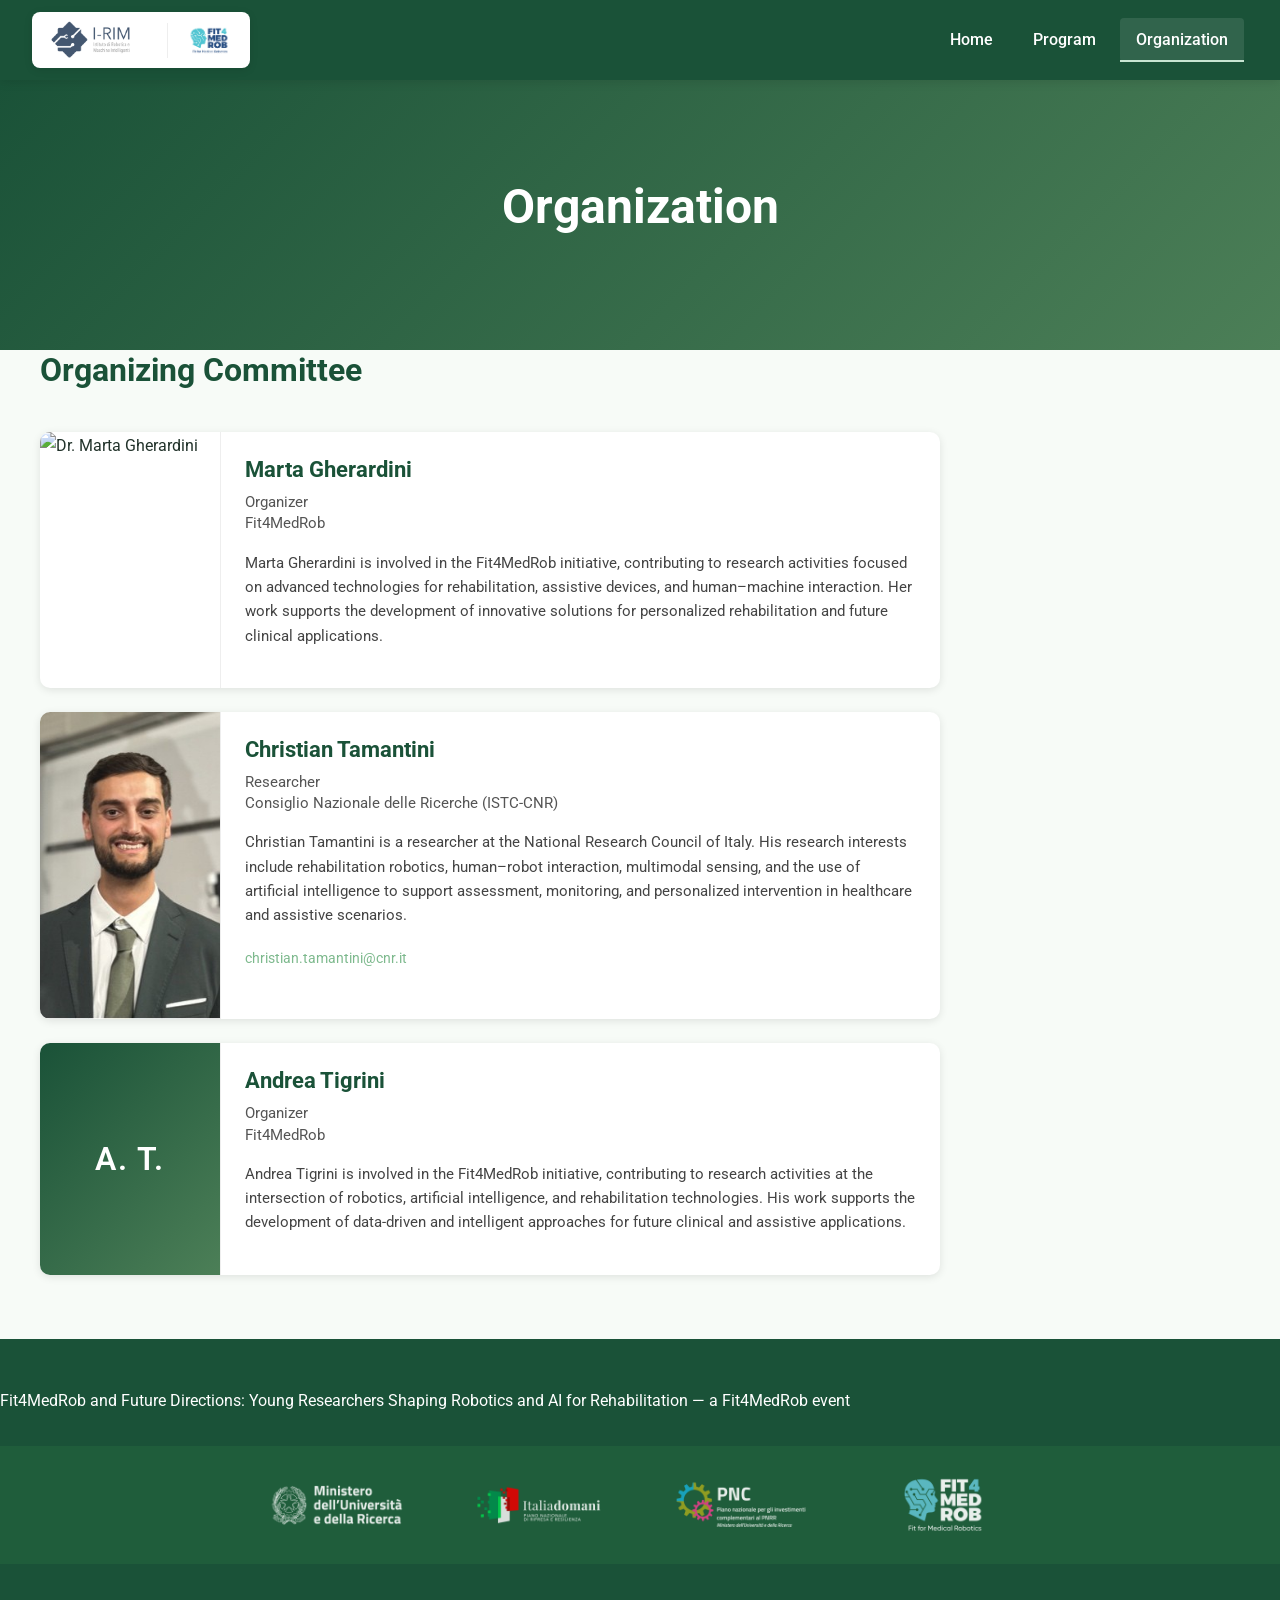
==== organization.html @ dd41b81a "upload" ====
<!DOCTYPE html>
<html lang="en">
<head>
  <meta charset="UTF-8">
  <meta name="viewport" content="width=device-width, initial-scale=1.0">
  <title>Organization - IRIM 2026</title>

  <link rel="icon" type="image/png" href="assets/workshop_logo.png">
  <link rel="stylesheet" href="https://cdnjs.cloudflare.com/ajax/libs/font-awesome/6.0.0/css/all.min.css">
  <link href="https://fonts.googleapis.com/css2?family=Roboto:wght@300;400;500;700&display=swap" rel="stylesheet">
  <link rel="stylesheet" href="style.css">

  <style>
    /* Page header */
    .page-header {
      background: linear-gradient(135deg, var(--primary-blue), var(--secondary-blue));
      color: white;
      padding: 5rem 0;
      text-align: center;
      margin-bottom: 3rem;
    }

    .page-header h1 {
      color: white;
      margin-bottom: 1rem;
      font-size: 2.5rem;
    }

    .page-header p {
      font-size: 1.2rem;
      max-width: 800px;
      margin: 0 auto;
      opacity: 0.9;
    }

    /* Intro text */
    .organization-intro {
      max-width: 900px;
      margin-bottom: 2.5rem;
    }

    .organization-intro h2 {
      color: var(--primary-blue);
      margin-bottom: 1rem;
    }

    .organization-intro p {
      color: #444;
      font-size: 1rem;
      line-height: 1.7;
      margin-bottom: 0;
    }

    /* Organizers section */
    .organizers-list {
      display: flex;
      flex-direction: column;
      align-items: flex-start;
      gap: 1.5rem;
      margin: 2rem 0 4rem 0;
    }

    .organizer-card {
      width: 100%;
      max-width: 900px;
      background: white;
      border-radius: 10px;
      overflow: hidden;
      box-shadow: 0 2px 8px rgba(0, 0, 0, 0.1);
      display: flex;
      align-items: stretch;
      transition: transform 0.2s ease, box-shadow 0.2s ease;
    }

    .organizer-card:hover {
      transform: translateY(-3px);
      box-shadow: 0 4px 12px rgba(0, 0, 0, 0.15);
    }

    .organizer-photo {
      width: 180px;
      min-width: 180px;
      height: auto;
      object-fit: cover;
      border-right: 1px solid #eee;
    }

    .no-photo {
      background: linear-gradient(135deg, var(--primary-blue), var(--secondary-blue));
      color: white;
      display: flex;
      align-items: center;
      justify-content: center;
      font-size: 2rem;
      font-weight: 600;
      letter-spacing: 0.05em;
    }

    .organizer-info {
      padding: 1.5rem;
      display: flex;
      flex-direction: column;
    }

    .organizer-info h3 {
      color: var(--primary-blue);
      margin: 0 0 0.5rem 0;
      font-size: 1.35rem;
    }

    .organizer-info .affiliation {
      color: #555;
      font-size: 0.95rem;
      margin: 0 0 1rem 0;
      line-height: 1.4;
    }

    .organizer-info .bio {
      color: #444;
      font-size: 0.95rem;
      line-height: 1.6;
      margin: 0 0 1rem 0;
    }

    .organizer-info a {
      color: var(--accent-color);
      text-decoration: none;
      font-size: 0.9rem;
      word-break: break-all;
    }

    .organizer-info a:hover {
      text-decoration: underline;
    }

    /* Mobile */
    @media (max-width: 768px) {
      .page-header {
        padding: 3rem 1rem;
      }

      .page-header h1 {
        font-size: 1.8rem;
      }

      .organization-intro {
        padding: 0 1rem;
      }

      .organizers-list {
        padding: 0 1rem;
      }

      .organizer-card {
        flex-direction: column;
        max-width: 100%;
      }

      .organizer-photo {
        width: 100%;
        height: 220px;
        min-width: auto;
        border-right: none;
        border-bottom: 1px solid #eee;
      }

      .no-photo {
        height: 180px;
      }

      .organizer-info {
        padding: 1.25rem;
      }

      .organizer-info h3 {
        font-size: 1.2rem;
      }

      .organizer-info .bio {
        font-size: 0.9rem;
      }
    }
  </style>
</head>

<body>
  <header>
    <div class="logo-container">
      <img src="assets/irim-logo.png" alt="IRIM 2026 Logo" class="logo" />
      <img src="assets/fit4medrob.png" alt="Fit4MedRob" class="fit4med-logo" />
    </div>

    <button class="menu-toggle" aria-label="Menu" aria-expanded="false">☰</button>

    <nav id="main-nav">
      <a href="index.html">Home</a>
      <a href="program.html">Program</a>
      <a href="organization.html" class="active">Organization</a>
    </nav>
  </header>

  <div class="hero">
    <div class="hero-content">
      <h1 class="main-title">Organization</h1>
    </div>
  </div>

  <main class="container">

    <section class="organization-intro">
      <h2>Organizing Committee</h2>
    </section>

    <section class="organizers-list">

      <div class="organizer-card">
        <img src="organizers/martagherardini.jpg" alt="Dr. Marta Gherardini" class="organizer-photo">
        <div class="organizer-info">
          <h3>Marta Gherardini</h3>
          <p class="affiliation">
            Organizer<br>
            Fit4MedRob
          </p>
          <p class="bio">
            Marta Gherardini is involved in the Fit4MedRob initiative, contributing to research activities focused on advanced technologies for rehabilitation, assistive devices, and human–machine interaction. Her work supports the development of innovative solutions for personalized rehabilitation and future clinical applications.
          </p>
        </div>
      </div>

      <div class="organizer-card">
        <img src="organizers/christiantamantini.jpg" alt="Dr. Christian Tamantini" class="organizer-photo">
        <div class="organizer-info">
          <h3>Christian Tamantini</h3>
          <p class="affiliation">
            Researcher<br>
            Consiglio Nazionale delle Ricerche (ISTC-CNR)
          </p>
          <p class="bio">
            Christian Tamantini is a researcher at the National Research Council of Italy. His research interests include rehabilitation robotics, human–robot interaction, multimodal sensing, and the use of artificial intelligence to support assessment, monitoring, and personalized intervention in healthcare and assistive scenarios.
          </p>
          <p>
            <a href="mailto:christian.tamantini@cnr.it">christian.tamantini@cnr.it</a>
          </p>
        </div>
      </div>

      <div class="organizer-card">
        <div class="organizer-photo no-photo">A. T.</div>
        <div class="organizer-info">
          <h3>Andrea Tigrini</h3>
          <p class="affiliation">
            Organizer<br>
            Fit4MedRob
          </p>
          <p class="bio">
            Andrea Tigrini is involved in the Fit4MedRob initiative, contributing to research activities at the intersection of robotics, artificial intelligence, and rehabilitation technologies. His work supports the development of data-driven and intelligent approaches for future clinical and assistive applications.
          </p>
        </div>
      </div>

    </section>

  </main>

  <footer>
    Fit4MedRob and Future Directions: Young Researchers Shaping Robotics and AI for Rehabilitation &mdash;
    a <a href="https://www.fit4medrob.it/" target="_blank" style="color: #ffffff; text-decoration: none;">Fit4MedRob</a> event

    <div class="footer-greenbar">
      <img src="assets/csm_logo_MinisterUR_footer_uniformato_79ee9aff05.png" alt="Ministero Università e Ricerca" title="Ministero Università e Ricerca" />
      <img src="assets/csm_logo_ItaliaDomani_footer_uniformato_e3479bff07.png" alt="Italia Domani" title="Italia Domani" />
      <img src="assets/csm_logo_PNC_footer_uniformato_37dd4f6b7d.png" alt="PNC" title="PNC" />
      <img src="assets/csm_logo_FIT4MEDROB_footer_uniformato_258215c4be.png" alt="Fit4MedRob" title="Fit4MedRob" />
    </div>
  </footer>

  <script src="https://cdn.jsdelivr.net/npm/bootstrap@5.3.0/dist/js/bootstrap.bundle.min.js"></script>

  <script>
    document.addEventListener('DOMContentLoaded', function() {
      const menuToggle = document.querySelector('.menu-toggle');
      const mainNav = document.getElementById('main-nav');
      const body = document.body;

      function toggleMenu() {
        const isExpanded = menuToggle.getAttribute('aria-expanded') === 'true';
        menuToggle.setAttribute('aria-expanded', !isExpanded);
        mainNav.classList.toggle('active');
        body.classList.toggle('menu-open');
        menuToggle.textContent = isExpanded ? '☰' : '✕';
      }

      if (menuToggle && mainNav) {
        menuToggle.addEventListener('click', toggleMenu);

        const navLinks = mainNav.querySelectorAll('a');
        navLinks.forEach(link => {
          link.addEventListener('click', () => {
            if (window.innerWidth <= 768 && mainNav.classList.contains('active')) {
              toggleMenu();
            }
          });
        });
      }

      let resizeTimer;
      window.addEventListener('resize', () => {
        clearTimeout(resizeTimer);
        resizeTimer = setTimeout(() => {
          if (window.innerWidth > 768 && menuToggle && mainNav) {
            mainNav.classList.remove('active');
            menuToggle.setAttribute('aria-expanded', 'false');
            body.classList.remove('menu-open');
            menuToggle.textContent = '☰';
          }
        }, 250);
      });
    });

    document.querySelectorAll('a[href^="#"]').forEach(anchor => {
      anchor.addEventListener('click', function(e) {
        const targetId = this.getAttribute('href');
        if (targetId === '#') return;

        const targetElement = document.querySelector(targetId);
        if (targetElement) {
          e.preventDefault();
          window.scrollTo({
            top: targetElement.offsetTop - 100,
            behavior: 'smooth'
          });
        }
      });
    });
  </script>
</body>
</html>
---- style.css ----
/* IRIM 2026 - Green Robotics Theme */
:root {
  /* Color scheme for a green-forward edition */
  --primary-blue: #1a5238;    /* Dark green */
  --secondary-blue: #4c7f57;  /* Medium green */
  --accent-color: #7db98d;    /* Soft green accent */
  --highlight: #c8e5d2;       /* Light highlight green */
  --background: #f7fbf7;      /* Very light greenish background */
  --light-bg: #eaf4eb;        /* Soft green page sections */
  --text: #21322a;            /* Dark green text */
  --text-light: #4d5f51;      /* Muted green text */
  --header-height: 80px;
  --font-family: 'Segoe UI', 'Roboto', 'Helvetica Neue', Arial, sans-serif;
  --box-shadow: 0 2px 10px rgba(0, 0, 0, 0.1);
  --transition: all 0.3s ease;
}

/* Base Styles */
body {
  margin: 0;
  padding: 0;
  font-family: var(--font-family);
  background: var(--background);
  color: var(--text);
  line-height: 1.7;
  font-size: 16px;
}

/* Typography */
h1, h2, h3, h4, h5, h6 {
  color: var(--primary-blue);
  margin-top: 0;
  line-height: 1.3;
}

h1 { font-size: 2.5rem; margin-bottom: 1.5rem; }
h2 { font-size: 2rem; margin-bottom: 1.25rem; }
h3 { font-size: 1.5rem; margin-bottom: 1rem; }

p {
  margin: 0 0 1.5rem 0;
}

a {
  color: var(--accent-color);
  text-decoration: none;
  transition: var(--transition);
}

a:hover {
  color: var(--primary-blue);
  text-decoration: underline;
}

/* Layout */
.container {
  max-width: 1200px;
  margin: 0 auto;
  padding: 0 1.5rem;
}

.section {
  padding: 4rem 0;
}

.section-title {
  text-align: center;
  margin-bottom: 3rem;
  position: relative;
  padding-bottom: 1rem;
}

.section-title::after {
  content: '';
  position: absolute;
  bottom: 0;
  left: 50%;
  transform: translateX(-50%);
  width: 80px;
  height: 4px;
  background: var(--accent-color);
  border-radius: 2px;
}

/* Header */
header {
  background: var(--primary-blue);
  color: white;
  height: var(--header-height);
  display: flex;
  align-items: center;
  padding: 0 2rem;
  box-shadow: var(--box-shadow);
  position: sticky;
  top: 0;
  z-index: 1000;
  transition: var(--transition);
}

.logo-container {
  display: flex;
  align-items: center;
  background: white;
  padding: 0.5rem 1rem;
  border-radius: 8px;
  box-shadow: 0 2px 8px rgba(0, 0, 0, 0.1);
}

.logo {
  height: 40px;
  width: auto;
  margin-right: 1rem;
}

.fit4med-logo {
  height: 35px;
  width: auto;
  margin-left: 1rem;
  padding-left: 1rem;
  border-left: 1px solid #eee;
}

/* Navigation */
.nav-container {
  display: flex;
  align-items: center;
  margin-left: auto;
}

nav a {
  color: rgba(255, 255, 255, 0.9);
  text-decoration: none;
  margin-left: 2rem;
  font-weight: 500;
  font-size: 1rem;
  transition: var(--transition);
  padding: 0.5rem 0;
  position: relative;
}

nav a::after {
  content: '';
  position: absolute;
  width: 0;
  height: 2px;
  bottom: 0;
  left: 0;
  background-color: var(--highlight);
  transition: var(--transition);
}

nav a:hover,
nav a.active {
  color: white;
}

nav a:hover::after,
nav a.active::after {
  width: 100%;
}

/* Mobile Menu Toggle */
.menu-toggle {
  display: none; /* Nascosto di default */
  background: none;
  border: none;
  color: white;
  font-size: 2rem;
  cursor: pointer;
  margin-left: auto;
  padding: 0.5rem 1rem;
  z-index: 1001;
  transition: transform 0.3s ease;
}

.menu-toggle:focus {
  outline: 2px solid var(--highlight);
  outline-offset: 2px;
}

/* Stili per la navigazione desktop */
#main-nav {
  display: flex;
  margin-left: auto;
}

#main-nav a {
  color: white;
  text-decoration: none;
  padding: 0.5rem 1rem;
  margin: 0 0.25rem;
  border-radius: 4px;
  transition: background-color 0.3s ease;
}

#main-nav a:hover,
#main-nav a.active {
  background-color: rgba(255, 255, 255, 0.1);
}

/* Hero Section */
.hero {
  background: linear-gradient(135deg, var(--primary-blue), var(--secondary-blue));
  color: white;
  padding: 6rem 0;
  text-align: center;
}

.hero h1 {
  color: white;
  font-size: 3rem;
  margin-bottom: 1rem;
}

.hero p {
  font-size: 1.25rem;
  max-width: 800px;
  margin: 0 auto 2rem;
  opacity: 0.9;
}

/* Footer */
footer {
  background: var(--primary-blue);
  color: white;
  padding: 3rem 0;
  margin-top: 4rem;
}

.footer-content {
  display: flex;
  justify-content: space-between;
  flex-wrap: wrap;
  gap: 2rem;
}

.footer-section {
  flex: 1;
  min-width: 250px;
}

.footer-section h3 {
  color: white;
  margin-bottom: 1.5rem;
  position: relative;
  padding-bottom: 0.75rem;
}

.footer-section h3::after {
  content: '';
  position: absolute;
  bottom: 0;
  left: 0;
  width: 50px;
  height: 2px;
  background: var(--highlight);
}

.footer-section p {
  opacity: 0.9;
  margin-bottom: 1rem;
}

.social-links {
  display: flex;
  gap: 1rem;
  margin-top: 1.5rem;
}

.social-links a {
  color: white;
  font-size: 1.25rem;
  opacity: 0.8;
  transition: var(--transition);
}

.social-links a:hover {
  opacity: 1;
  color: var(--highlight);
}

.footer-bottom {
  text-align: center;
  margin-top: 3rem;
  padding-top: 1.5rem;
  border-top: 1px solid rgba(255, 255, 255, 0.1);
}

.footer-bottom p {
  margin: 0;
  font-size: 0.9rem;
  opacity: 0.8;
}

main {
  max-width: 1200px;
  margin: 0 auto;
  padding: 2rem 1.5rem;
  min-height: calc(100vh - var(--header-height) - 220px);
  background-color: var(--background);
  line-height: 1.7;
}

/* Responsive Design */
@media (max-width: 1024px) {
  .container {
    padding: 0 2rem;
  }
  
  .section {
    padding: 3rem 0;
  }
  
  h1 {
    font-size: 2.25rem;
  }
  
  h2 {
    font-size: 1.75rem;
  }
}

/* Stili per la navigazione mobile */
@media (max-width: 768px) {
  .menu-toggle {
    display: block; /* Mostra il pulsante del menu su mobile */
  }

  #main-nav {
    position: fixed;
    top: var(--header-height);
    left: 0;
    width: 100%;
    background: var(--primary-blue);
    flex-direction: column;
    align-items: stretch;
    padding: 1rem 0;
    box-shadow: 0 4px 6px rgba(0, 0, 0, 0.1);
    transform: translateY(-100%);
    opacity: 0;
    visibility: hidden;
    transition: all 0.3s ease;
    z-index: 999;
  }

  #main-nav.active {
    transform: translateY(0);
    opacity: 1;
    visibility: visible;
  }

  #main-nav a {
    margin: 0;
    padding: 1rem 2rem;
    border-bottom: 1px solid rgba(255, 255, 255, 0.1);
  }

  #main-nav a:last-child {
    border-bottom: none;
  }

  #main-nav a::after {
    display: none;
  }

  /* Stile per il body quando il menu è aperto */
  body.menu-open {
    overflow: hidden;
  }
}

/* Stili per la navigazione desktop */
@media (min-width: 769px) {
  .menu-toggle {
    display: none; /* Nascondi il pulsante su desktop */
  }
}

/* Stili per la versione desktop */
#main-nav {
  display: flex;
  margin-left: auto;
}

#main-nav a {
  color: white;
  text-decoration: none;
  padding: 0.5rem 1rem;
  margin: 0 0.25rem;
  border-radius: 4px;
  transition: background-color 0.3s ease;
}

#main-nav a:hover,
#main-nav a.active {
  background-color: rgba(255, 255, 255, 0.1);
}

/* Stili per la versione mobile */
.menu-toggle {
  display: none; /* Nascosto di default (versione desktop) */
  background: none;
  border: none;
  color: white;
  font-size: 1.8rem;
  cursor: pointer;
  padding: 0.5rem;
  margin-left: auto;
}

@media (max-width: 768px) {
  .menu-toggle {
    display: flex; /* Mostrato solo su mobile */
    align-items: center;
    justify-content: center;
  }
  
  #main-nav {
    position: fixed;
    top: var(--header-height);
    left: 0;
    right: 0;
    background: var(--primary-blue);
    flex-direction: column;
    padding: 0;
    max-height: 0;
    overflow: hidden;
    transition: max-height 0.3s ease-out;
    box-shadow: 0 4px 8px rgba(0, 0, 0, 0.1);
  }
  
  #main-nav.active {
    max-height: 500px; /* Altezza sufficiente per contenere i link */
    padding: 1rem 0;
  }
  
  #main-nav a {
    display: block;
    padding: 1rem 2rem;
    margin: 0;
    border-bottom: 1px solid rgba(255, 255, 255, 0.1);
    border-radius: 0;
    text-align: center;
  }
  
  #main-nav a:last-child {
    border-bottom: none;
  }
  
  .logo {
    height: 36px;
  }
}


.footer-greenbar {
  background: #1f5d3b;
  display: flex;
  justify-content: center;
  align-items: center;
  padding: 1.5rem 1rem;
  margin-top: 2rem;
  gap: 2rem;
  flex-wrap: wrap;
}

.footer-greenbar img {
  height: 70px;
  width: auto;
  max-width: 220px;
  object-fit: contain;
  opacity: 0.9;
  transition: opacity 0.2s;
  display: inline-block;
  vertical-align: middle;
  margin: 0 15px;
}

.footer-greenbar img:hover {
  opacity: 1;
}

/* Stile per mobile */
@media (max-width: 768px) {
  .footer-greenbar {
    display: grid;
    grid-template-columns: 1fr 1fr;
    justify-items: center;
    gap: 1.5rem 1rem;
    padding: 1.2rem 0.5rem;
  }
  
  .footer-greenbar img {
    height: 50px;
    max-width: 180px;
    margin: 10px auto;
  }
  
  /* Allinea i loghi in due righe da due */
  .footer-greenbar img:nth-child(odd) {
    justify-self: end;
    margin-right: 0.5rem;
  }
  
  .footer-greenbar img:nth-child(even) {
    justify-self: start;
    margin-left: 0.5rem;
  }
}

/* Topics Section */
.topics-grid {
  display: grid;
  grid-template-columns: repeat(auto-fill, minmax(250px, 1fr));
  gap: 2rem;
  margin-top: 2rem;
}

.topic-card {
  background: white;
  padding: 1.5rem;
  border-radius: 8px;
  box-shadow: 0 4px 6px rgba(0, 0, 0, 0.1);
  text-align: center;
  transition: transform 0.3s ease, box-shadow 0.3s ease;
  display: flex;
  flex-direction: column;
  align-items: center;
  min-height: 60px;
  justify-content: space-between;
}

.topic-card:hover {
  transform: translateY(-5px);
  box-shadow: 0 6px 12px rgba(0, 0, 0, 0.15);
}

.topic-card i {
  font-size: 2.5rem;
  margin-top: 1.5rem;
  order: 2;
}

.topic-card span {
  font-size: 1.1rem;
  color: #333;
  font-weight: 500;
  order: 1;
  display: block;
  margin-bottom: 1.5rem;
}
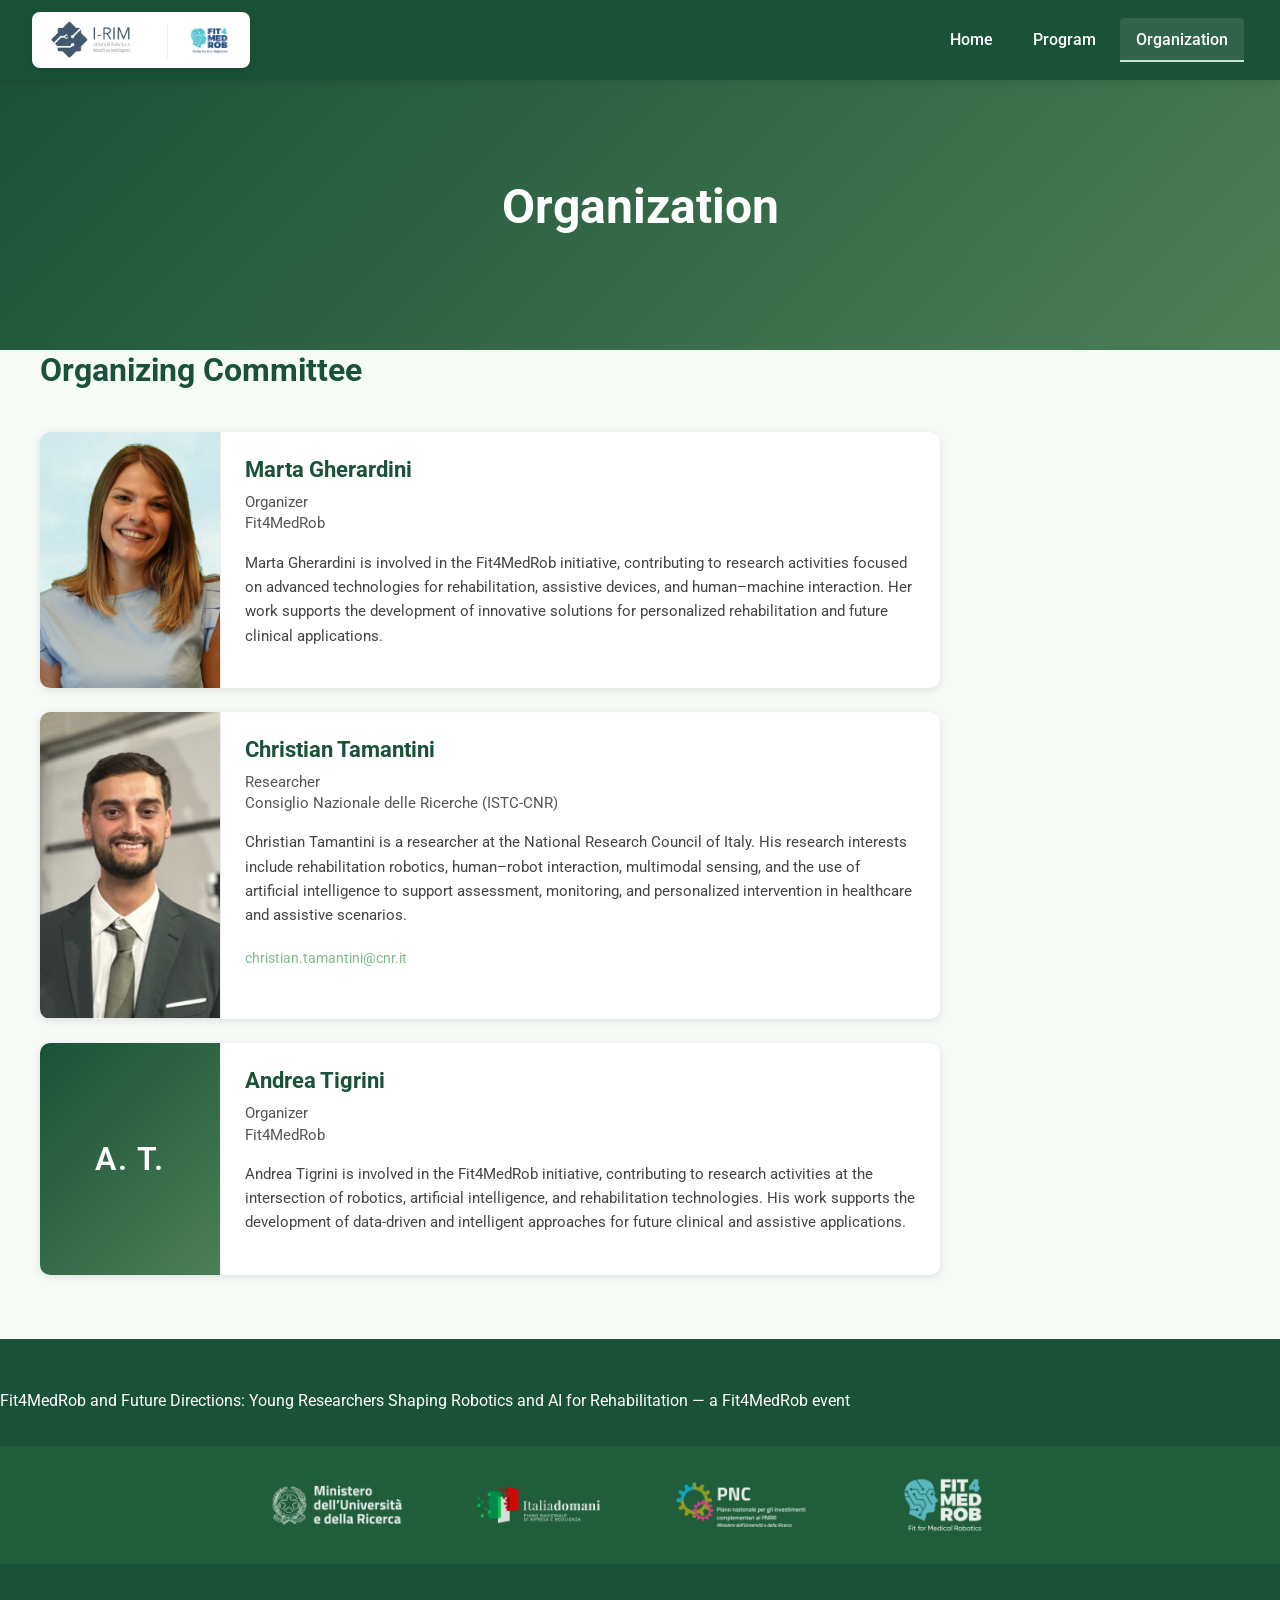
==== commit fb2327ed: "foto" ====
--- a/organization.html
+++ b/organization.html
@@ -214,7 +214,7 @@
     <section class="organizers-list">
 
       <div class="organizer-card">
-        <img src="organizers/martagherardini.jpg" alt="Dr. Marta Gherardini" class="organizer-photo">
+        <img src="organizers/Gherardini.png" alt="Dr. Marta Gherardini" class="organizer-photo">
         <div class="organizer-info">
           <h3>Marta Gherardini</h3>
           <p class="affiliation">
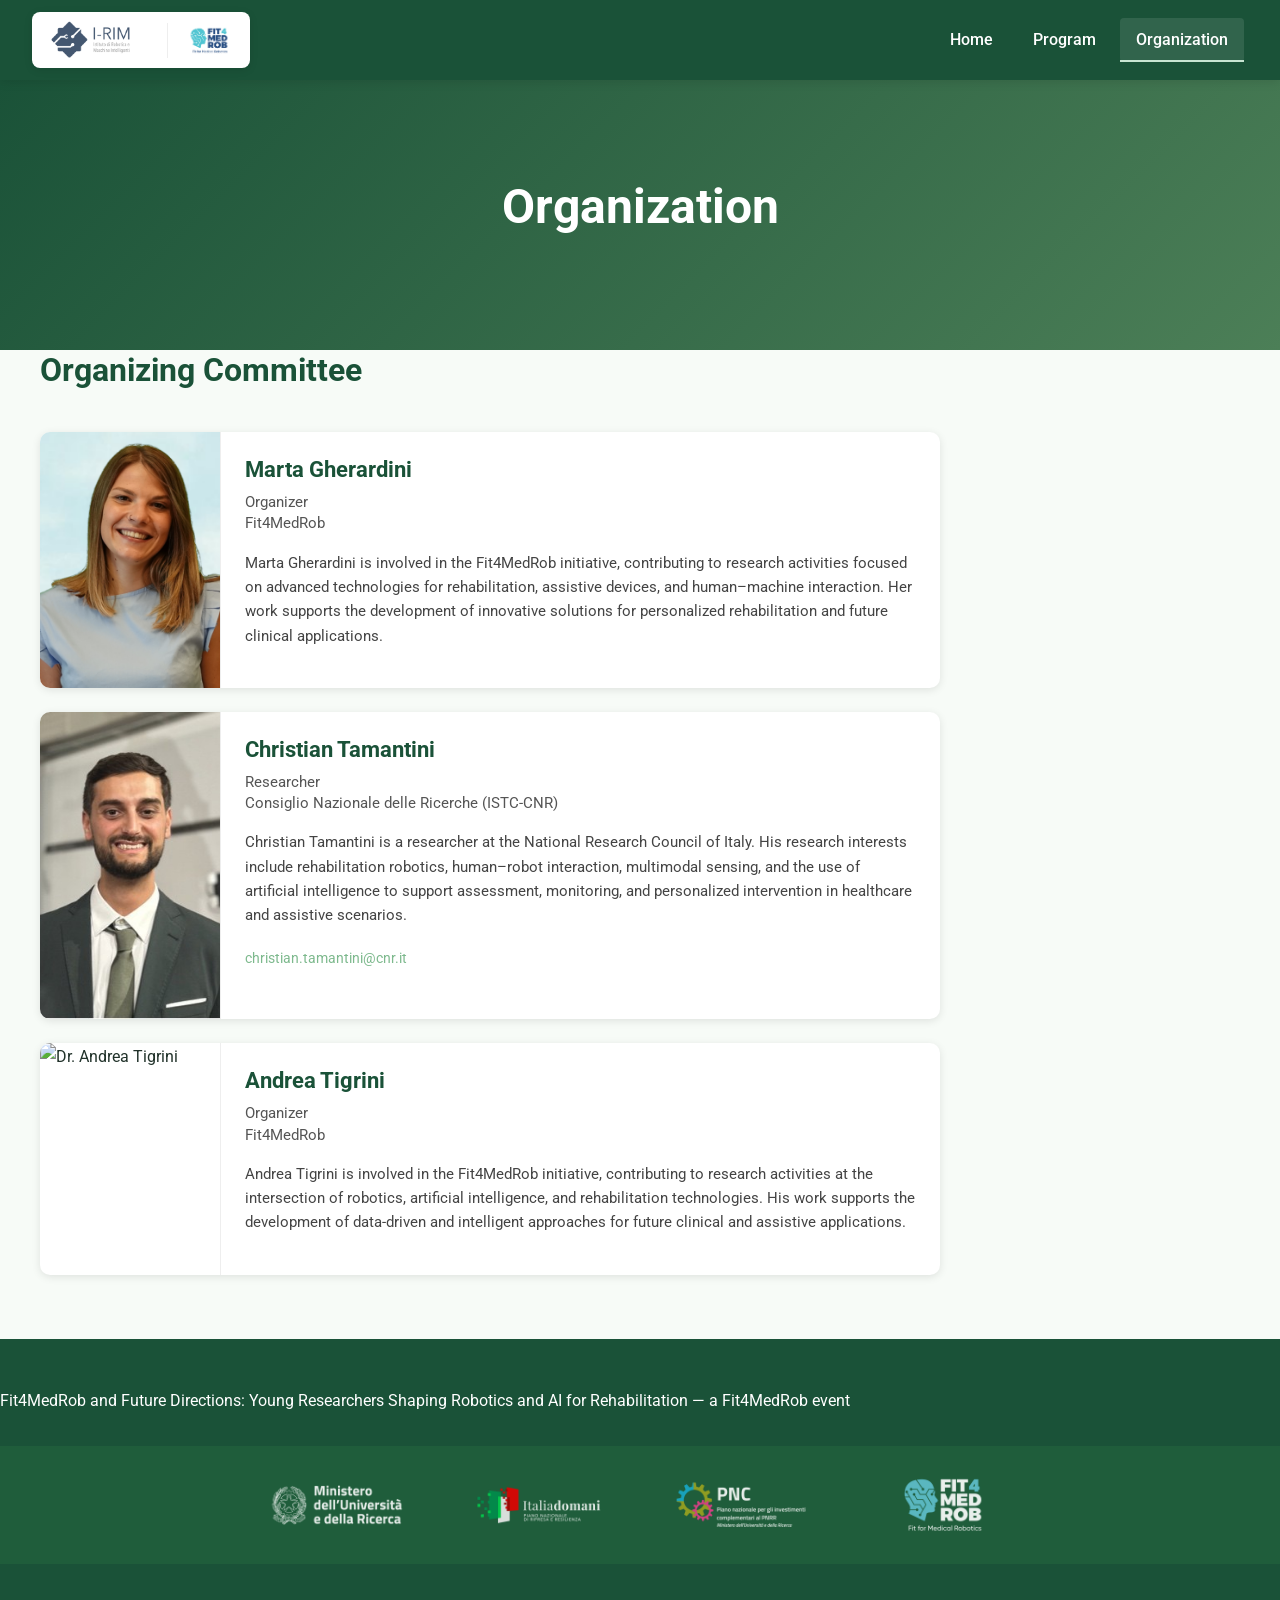
==== commit a0b61035: "Update organization.html" ====
--- a/organization.html
+++ b/organization.html
@@ -245,7 +245,7 @@
       </div>
 
       <div class="organizer-card">
-        <div class="organizer-photo no-photo">A. T.</div>
+        <img src="organizers/tigrini.jpg" alt="Dr. Andrea Tigrini" class="organizer-photo">
         <div class="organizer-info">
           <h3>Andrea Tigrini</h3>
           <p class="affiliation">
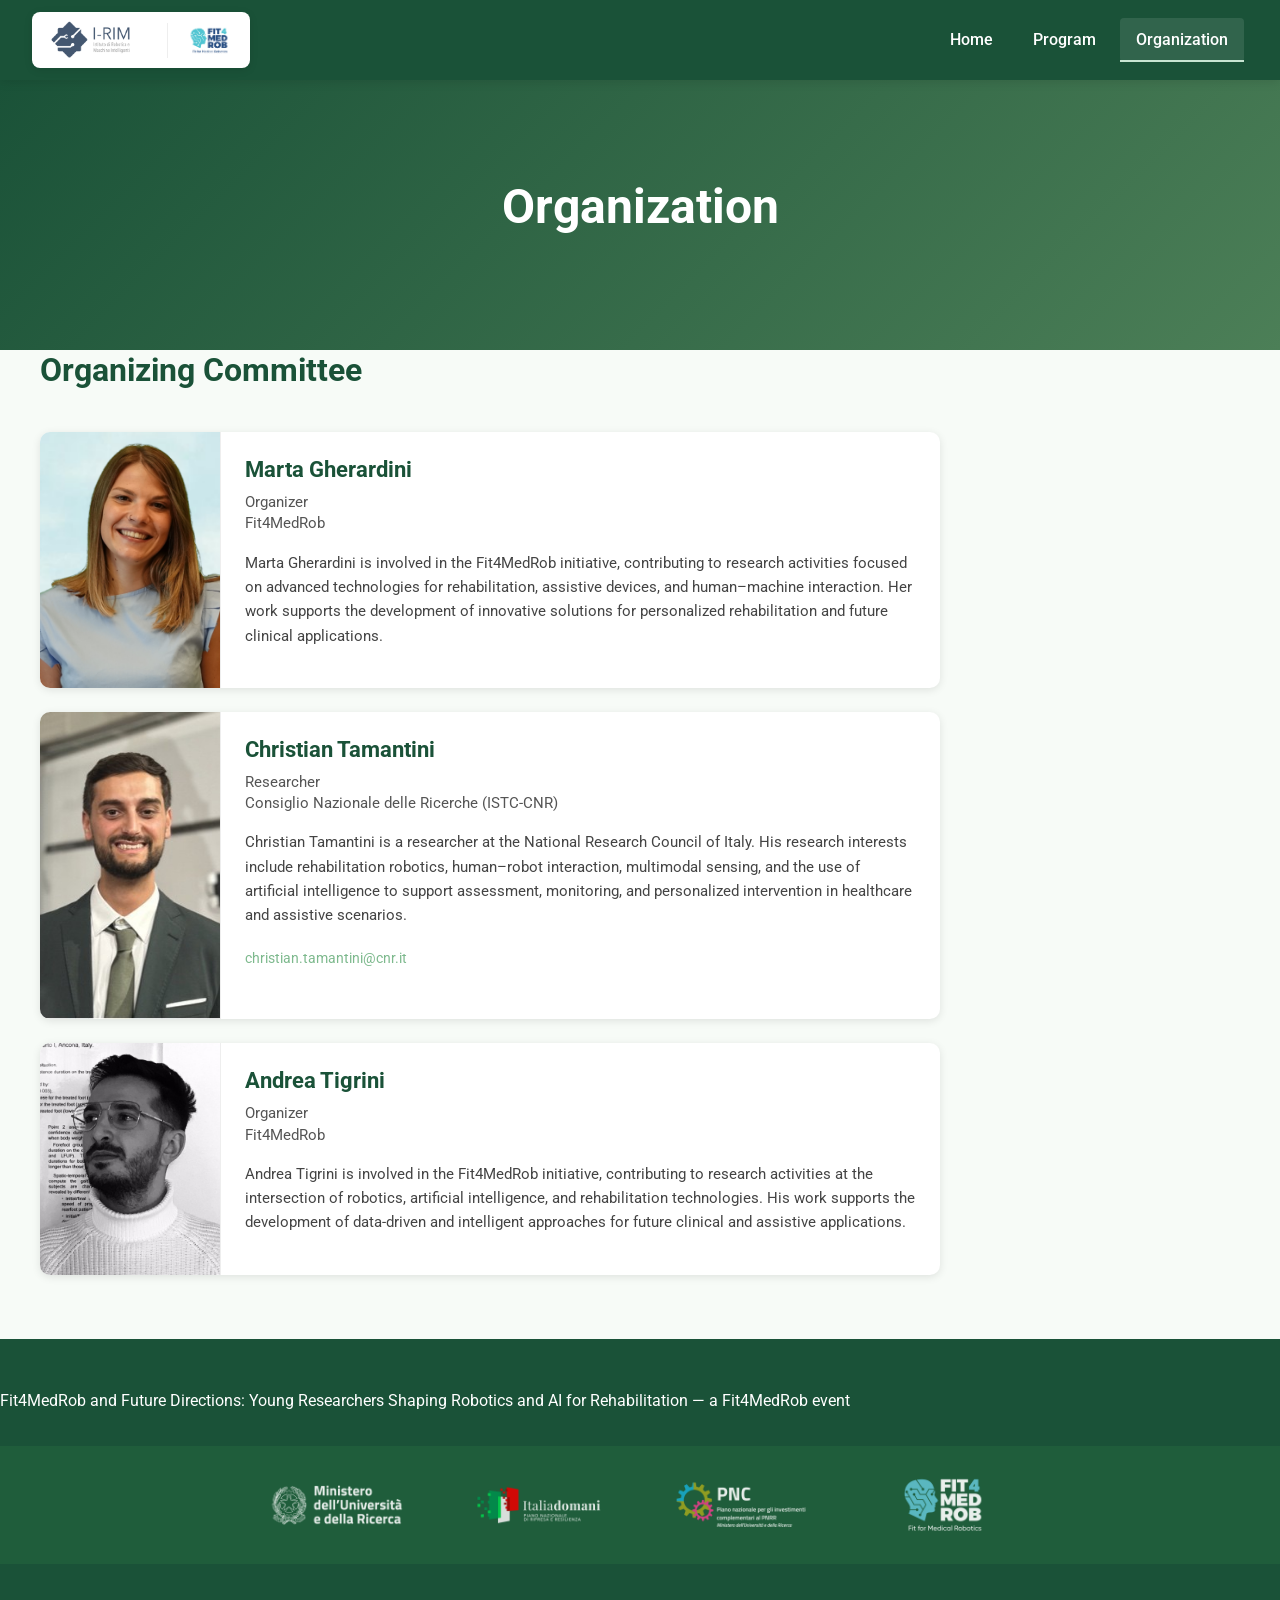
==== commit 14175d63: "Update organization.html" ====
--- a/organization.html
+++ b/organization.html
@@ -245,7 +245,7 @@
       </div>
 
       <div class="organizer-card">
-        <img src="organizers/tigrini.jpg" alt="Dr. Andrea Tigrini" class="organizer-photo">
+        <img src="organizers/tigrini.jpeg" alt="Dr. Andrea Tigrini" class="organizer-photo">
         <div class="organizer-info">
           <h3>Andrea Tigrini</h3>
           <p class="affiliation">
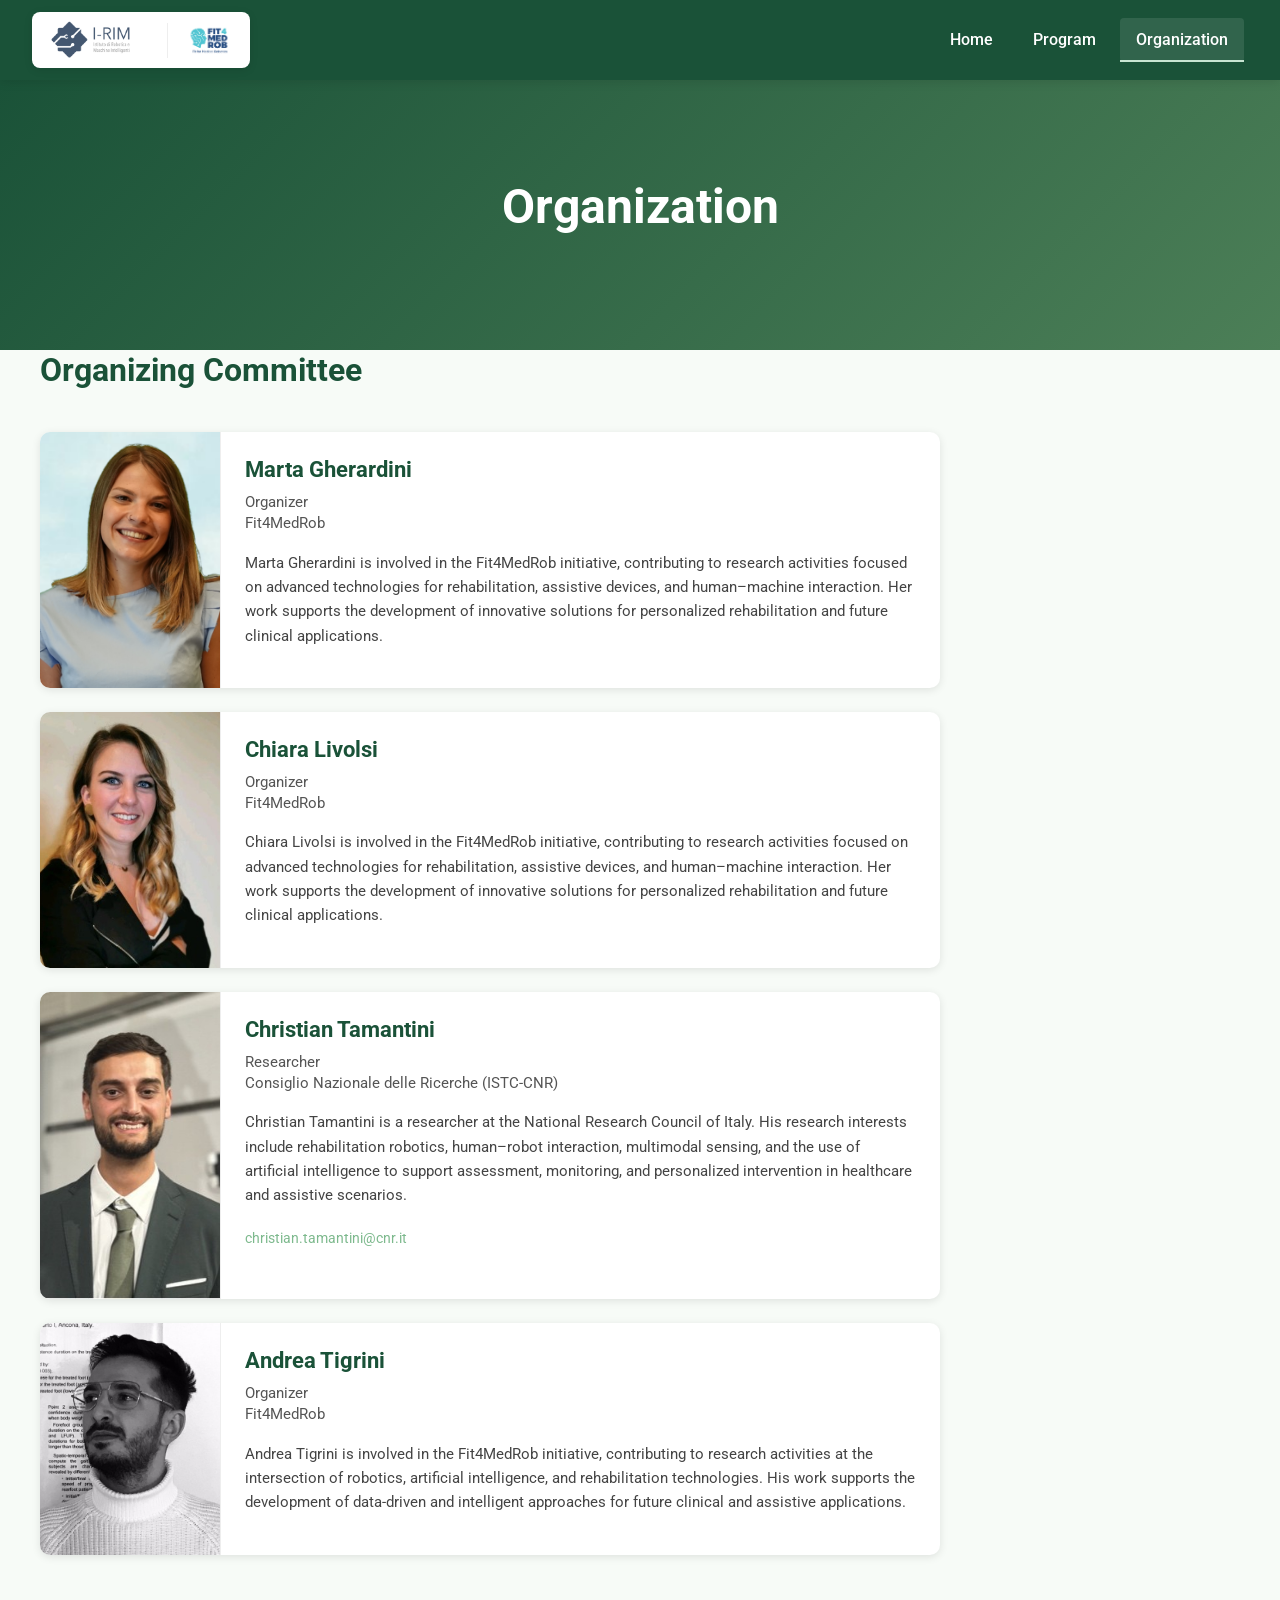
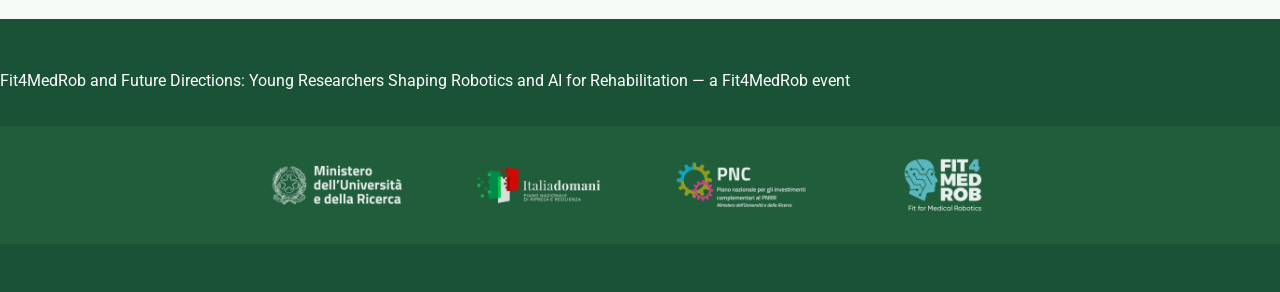
==== commit 7dac4e09: "updated Chiara Livolsi" ====
--- a/organization.html
+++ b/organization.html
@@ -226,6 +226,23 @@
           </p>
         </div>
       </div>
+
+      <div class="organizer-card">
+        <img src="organizers/livolsi.jpg" alt="Dr. Chiara Livolsi" class="organizer-photo">
+        <div class="organizer-info">
+          <h3>Chiara Livolsi</h3>
+          <p class="affiliation">
+            Organizer<br>
+            Fit4MedRob
+          </p>
+          <p class="bio">
+            Chiara Livolsi is involved in the Fit4MedRob initiative, contributing to research activities focused on advanced technologies for rehabilitation, assistive devices, and human–machine interaction. Her work supports the development of innovative solutions for personalized rehabilitation and future clinical applications.
+          </p>
+        </div>
+      </div>
+
+
+
 
       <div class="organizer-card">
         <img src="organizers/christiantamantini.jpg" alt="Dr. Christian Tamantini" class="organizer-photo">
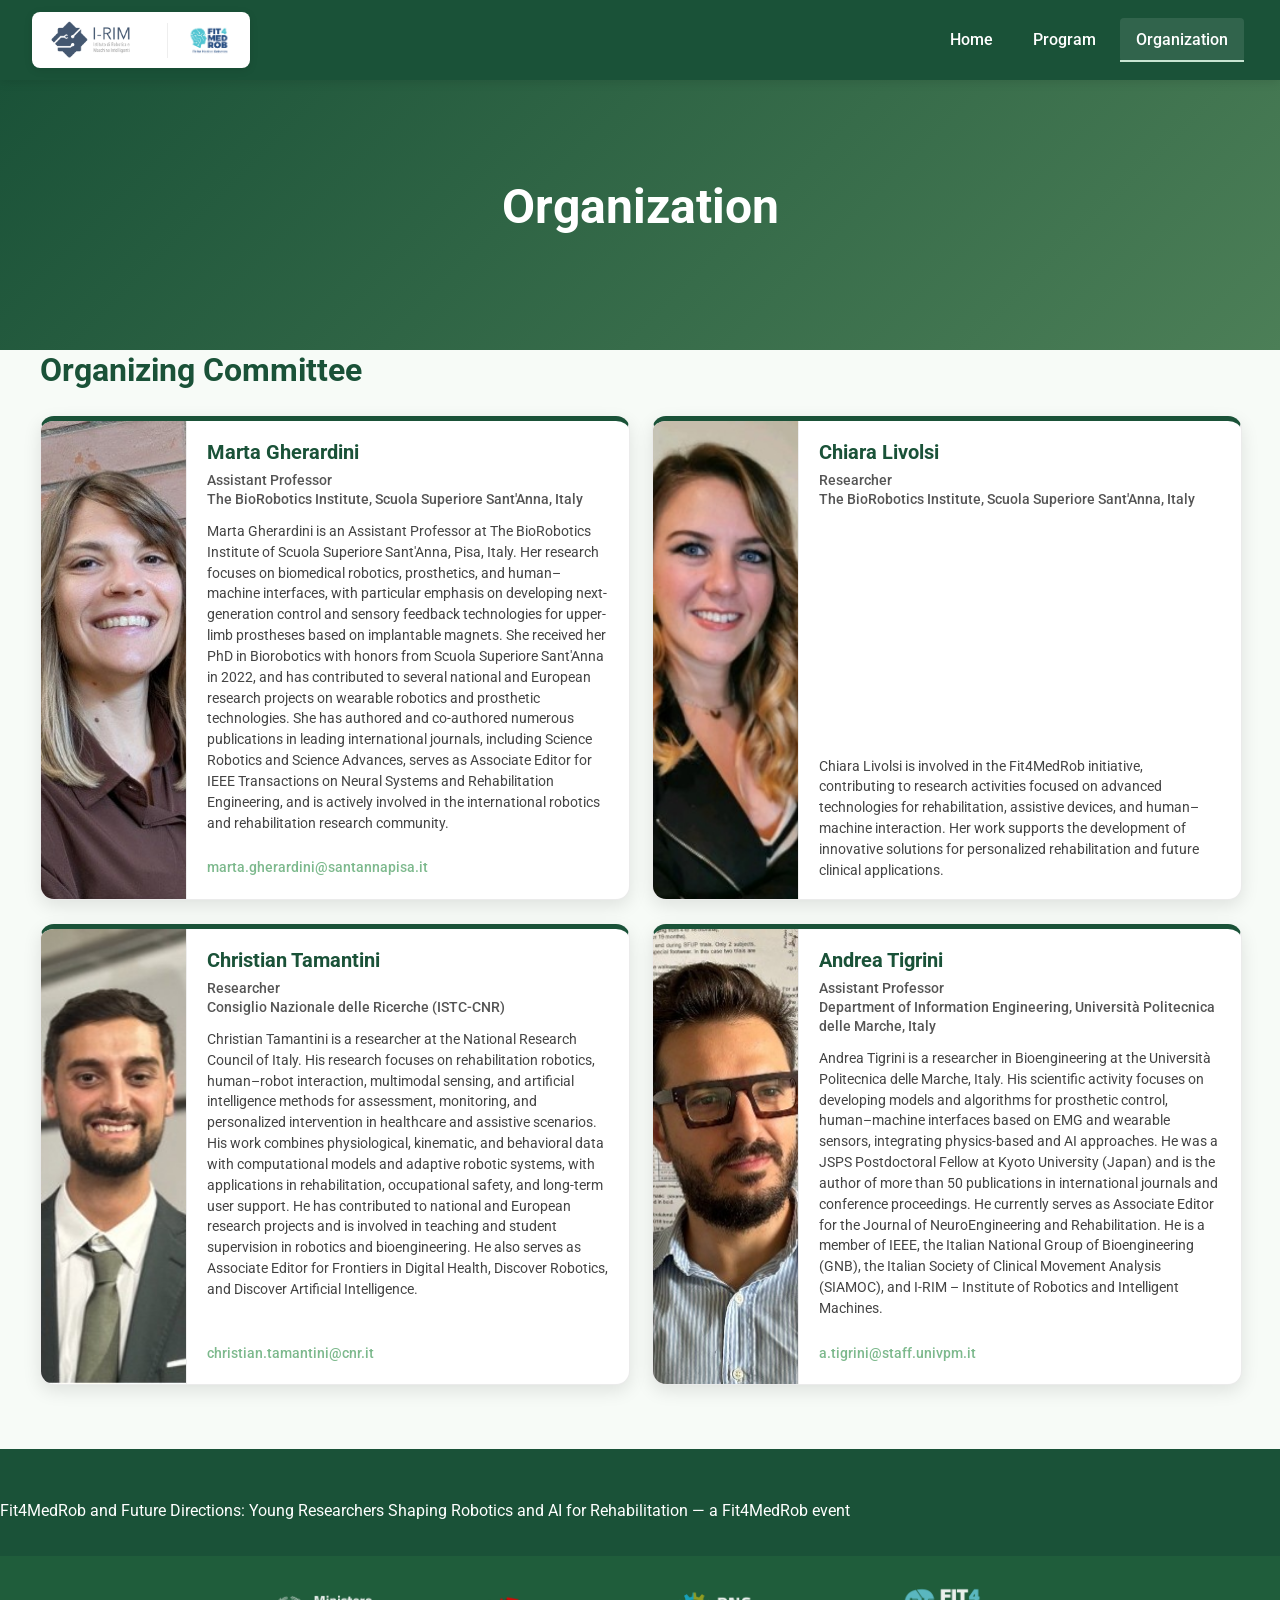
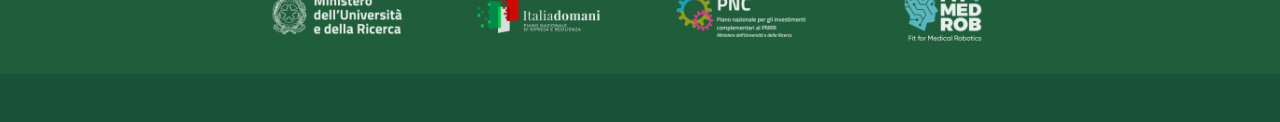
==== commit 21a227a2: "bio" ====
--- a/organization.html
+++ b/organization.html
@@ -35,8 +35,8 @@
 
     /* Intro text */
     .organization-intro {
-      max-width: 900px;
-      margin-bottom: 2.5rem;
+      max-width: 1200px;
+      margin-bottom: 1.5rem;
     }
 
     .organization-intro h2 {
@@ -53,35 +53,40 @@
 
     /* Organizers section */
     .organizers-list {
-      display: flex;
-      flex-direction: column;
-      align-items: flex-start;
+      display: grid;
+      grid-template-columns: repeat(2, minmax(0, 1fr));
+      align-items: stretch;
       gap: 1.5rem;
-      margin: 2rem 0 4rem 0;
+      width: 100%;
+      max-width: 1200px;
+      margin: 1.5rem auto 4rem auto;
     }
 
     .organizer-card {
       width: 100%;
-      max-width: 900px;
+      max-width: none;
       background: white;
-      border-radius: 10px;
+      border: 1px solid rgba(0, 0, 0, 0.08);
+      border-top: 5px solid var(--primary-blue);
+      border-radius: 14px;
       overflow: hidden;
-      box-shadow: 0 2px 8px rgba(0, 0, 0, 0.1);
+      box-shadow: 0 6px 18px rgba(0, 0, 0, 0.10);
       display: flex;
       align-items: stretch;
       transition: transform 0.2s ease, box-shadow 0.2s ease;
     }
 
     .organizer-card:hover {
-      transform: translateY(-3px);
-      box-shadow: 0 4px 12px rgba(0, 0, 0, 0.15);
+      transform: translateY(-4px);
+      box-shadow: 0 10px 26px rgba(0, 0, 0, 0.16);
     }
 
     .organizer-photo {
-      width: 180px;
-      min-width: 180px;
+      width: 145px;
+      min-width: 145px;
       height: auto;
       object-fit: cover;
+      object-position: center top;
       border-right: 1px solid #eee;
     }
 
@@ -97,40 +102,56 @@
     }
 
     .organizer-info {
-      padding: 1.5rem;
+      padding: 1.15rem 1.25rem;
       display: flex;
       flex-direction: column;
     }
 
     .organizer-info h3 {
       color: var(--primary-blue);
-      margin: 0 0 0.5rem 0;
-      font-size: 1.35rem;
+      margin: 0 0 0.35rem 0;
+      font-size: 1.25rem;
     }
 
     .organizer-info .affiliation {
       color: #555;
-      font-size: 0.95rem;
-      margin: 0 0 1rem 0;
-      line-height: 1.4;
+      font-size: 0.88rem;
+      margin: 0 0 0.75rem 0;
+      line-height: 1.35;
+      font-weight: 500;
     }
 
     .organizer-info .bio {
       color: #444;
-      font-size: 0.95rem;
-      line-height: 1.6;
-      margin: 0 0 1rem 0;
+      font-size: 0.88rem;
+      line-height: 1.48;
+      margin: 0 0 0.85rem 0;
+    }
+
+    .organizer-info p:last-child {
+      margin-top: auto;
+      margin-bottom: 0;
+      padding-top: 0.4rem;
     }
 
     .organizer-info a {
       color: var(--accent-color);
       text-decoration: none;
-      font-size: 0.9rem;
+      font-size: 0.86rem;
+      font-weight: 500;
       word-break: break-all;
     }
 
     .organizer-info a:hover {
       text-decoration: underline;
+    }
+
+    /* Tablet */
+    @media (max-width: 1024px) {
+      .organizers-list {
+        grid-template-columns: 1fr;
+        max-width: 850px;
+      }
     }
 
     /* Mobile */
@@ -148,20 +169,19 @@
       }
 
       .organizers-list {
+        grid-template-columns: 1fr;
         padding: 0 1rem;
       }
 
       .organizer-card {
         flex-direction: column;
-        max-width: 100%;
       }
 
       .organizer-photo {
         width: 100%;
-        height: 220px;
-        min-width: auto;
-        border-right: none;
-        border-bottom: 1px solid #eee;
+        height: 260px;
+        object-fit: cover;
+        object-position: center 22%;
       }
 
       .no-photo {
@@ -182,7 +202,6 @@
     }
   </style>
 </head>
-
 <body>
   <header>
     <div class="logo-container">
@@ -214,15 +233,18 @@
     <section class="organizers-list">
 
       <div class="organizer-card">
-        <img src="organizers/Gherardini.png" alt="Dr. Marta Gherardini" class="organizer-photo">
+        <img src="organizers/gherardini.jpg" alt="Dr. Marta Gherardini" class="organizer-photo">
         <div class="organizer-info">
           <h3>Marta Gherardini</h3>
           <p class="affiliation">
-            Organizer<br>
-            Fit4MedRob
+            Assistant Professor<br>
+            The BioRobotics Institute, Scuola Superiore Sant'Anna, Italy
           </p>
           <p class="bio">
-            Marta Gherardini is involved in the Fit4MedRob initiative, contributing to research activities focused on advanced technologies for rehabilitation, assistive devices, and human–machine interaction. Her work supports the development of innovative solutions for personalized rehabilitation and future clinical applications.
+            Marta Gherardini is an Assistant Professor at The BioRobotics Institute of Scuola Superiore Sant'Anna, Pisa, Italy. Her research focuses on biomedical robotics, prosthetics, and human–machine interfaces, with particular emphasis on developing next-generation control and sensory feedback technologies for upper-limb prostheses based on implantable magnets. She received her PhD in Biorobotics with honors from Scuola Superiore Sant'Anna in 2022, and has contributed to several national and European research projects on wearable robotics and prosthetic technologies. She has authored and co-authored numerous publications in leading international journals, including Science Robotics and Science Advances, serves as Associate Editor for IEEE Transactions on Neural Systems and Rehabilitation Engineering, and is actively involved in the international robotics and rehabilitation research community.  
+          </p>
+          <p>
+            <a href="mailto:marta.gherardini@santannapisa.it">marta.gherardini@santannapisa.it </a>
           </p>
         </div>
       </div>
@@ -232,17 +254,14 @@
         <div class="organizer-info">
           <h3>Chiara Livolsi</h3>
           <p class="affiliation">
-            Organizer<br>
-            Fit4MedRob
+            Researcher<br>
+            The BioRobotics Institute, Scuola Superiore Sant'Anna, Italy
           </p>
           <p class="bio">
             Chiara Livolsi is involved in the Fit4MedRob initiative, contributing to research activities focused on advanced technologies for rehabilitation, assistive devices, and human–machine interaction. Her work supports the development of innovative solutions for personalized rehabilitation and future clinical applications.
           </p>
         </div>
       </div>
-
-
-
 
       <div class="organizer-card">
         <img src="organizers/christiantamantini.jpg" alt="Dr. Christian Tamantini" class="organizer-photo">
@@ -253,8 +272,7 @@
             Consiglio Nazionale delle Ricerche (ISTC-CNR)
           </p>
           <p class="bio">
-            Christian Tamantini is a researcher at the National Research Council of Italy. His research interests include rehabilitation robotics, human–robot interaction, multimodal sensing, and the use of artificial intelligence to support assessment, monitoring, and personalized intervention in healthcare and assistive scenarios.
-          </p>
+            Christian Tamantini is a researcher at the National Research Council of Italy. His research focuses on rehabilitation robotics, human–robot interaction, multimodal sensing, and artificial intelligence methods for assessment, monitoring, and personalized intervention in healthcare and assistive scenarios. His work combines physiological, kinematic, and behavioral data with computational models and adaptive robotic systems, with applications in rehabilitation, occupational safety, and long-term user support. He has contributed to national and European research projects and is involved in teaching and student supervision in robotics and bioengineering. He also serves as Associate Editor for Frontiers in Digital Health, Discover Robotics, and Discover Artificial Intelligence.          </p>
           <p>
             <a href="mailto:christian.tamantini@cnr.it">christian.tamantini@cnr.it</a>
           </p>
@@ -262,15 +280,18 @@
       </div>
 
       <div class="organizer-card">
-        <img src="organizers/tigrini.jpeg" alt="Dr. Andrea Tigrini" class="organizer-photo">
+        <img src="organizers/tigrini.jpg" alt="Dr. Andrea Tigrini" class="organizer-photo">
         <div class="organizer-info">
           <h3>Andrea Tigrini</h3>
           <p class="affiliation">
-            Organizer<br>
-            Fit4MedRob
+            Assistant Professor<br>
+            Department of Information Engineering, Università Politecnica delle Marche, Italy
           </p>
           <p class="bio">
-            Andrea Tigrini is involved in the Fit4MedRob initiative, contributing to research activities at the intersection of robotics, artificial intelligence, and rehabilitation technologies. His work supports the development of data-driven and intelligent approaches for future clinical and assistive applications.
+            Andrea Tigrini is a researcher in Bioengineering at the Università Politecnica delle Marche, Italy. His scientific activity focuses on developing models and algorithms for prosthetic control, human–machine interfaces based on EMG and wearable sensors, integrating physics-based and AI approaches. He was a JSPS Postdoctoral Fellow at Kyoto University (Japan) and is the author of more than 50 publications in international journals and conference proceedings. He currently serves as Associate Editor for the Journal of NeuroEngineering and Rehabilitation. He is a member of IEEE, the Italian National Group of Bioengineering (GNB), the Italian Society of Clinical Movement Analysis (SIAMOC), and I-RIM – Institute of Robotics and Intelligent Machines.
+          </p>
+          <p>
+            <a href="mailto:a.tigrini@staff.univpm.it">a.tigrini@staff.univpm.it</a>
           </p>
         </div>
       </div>
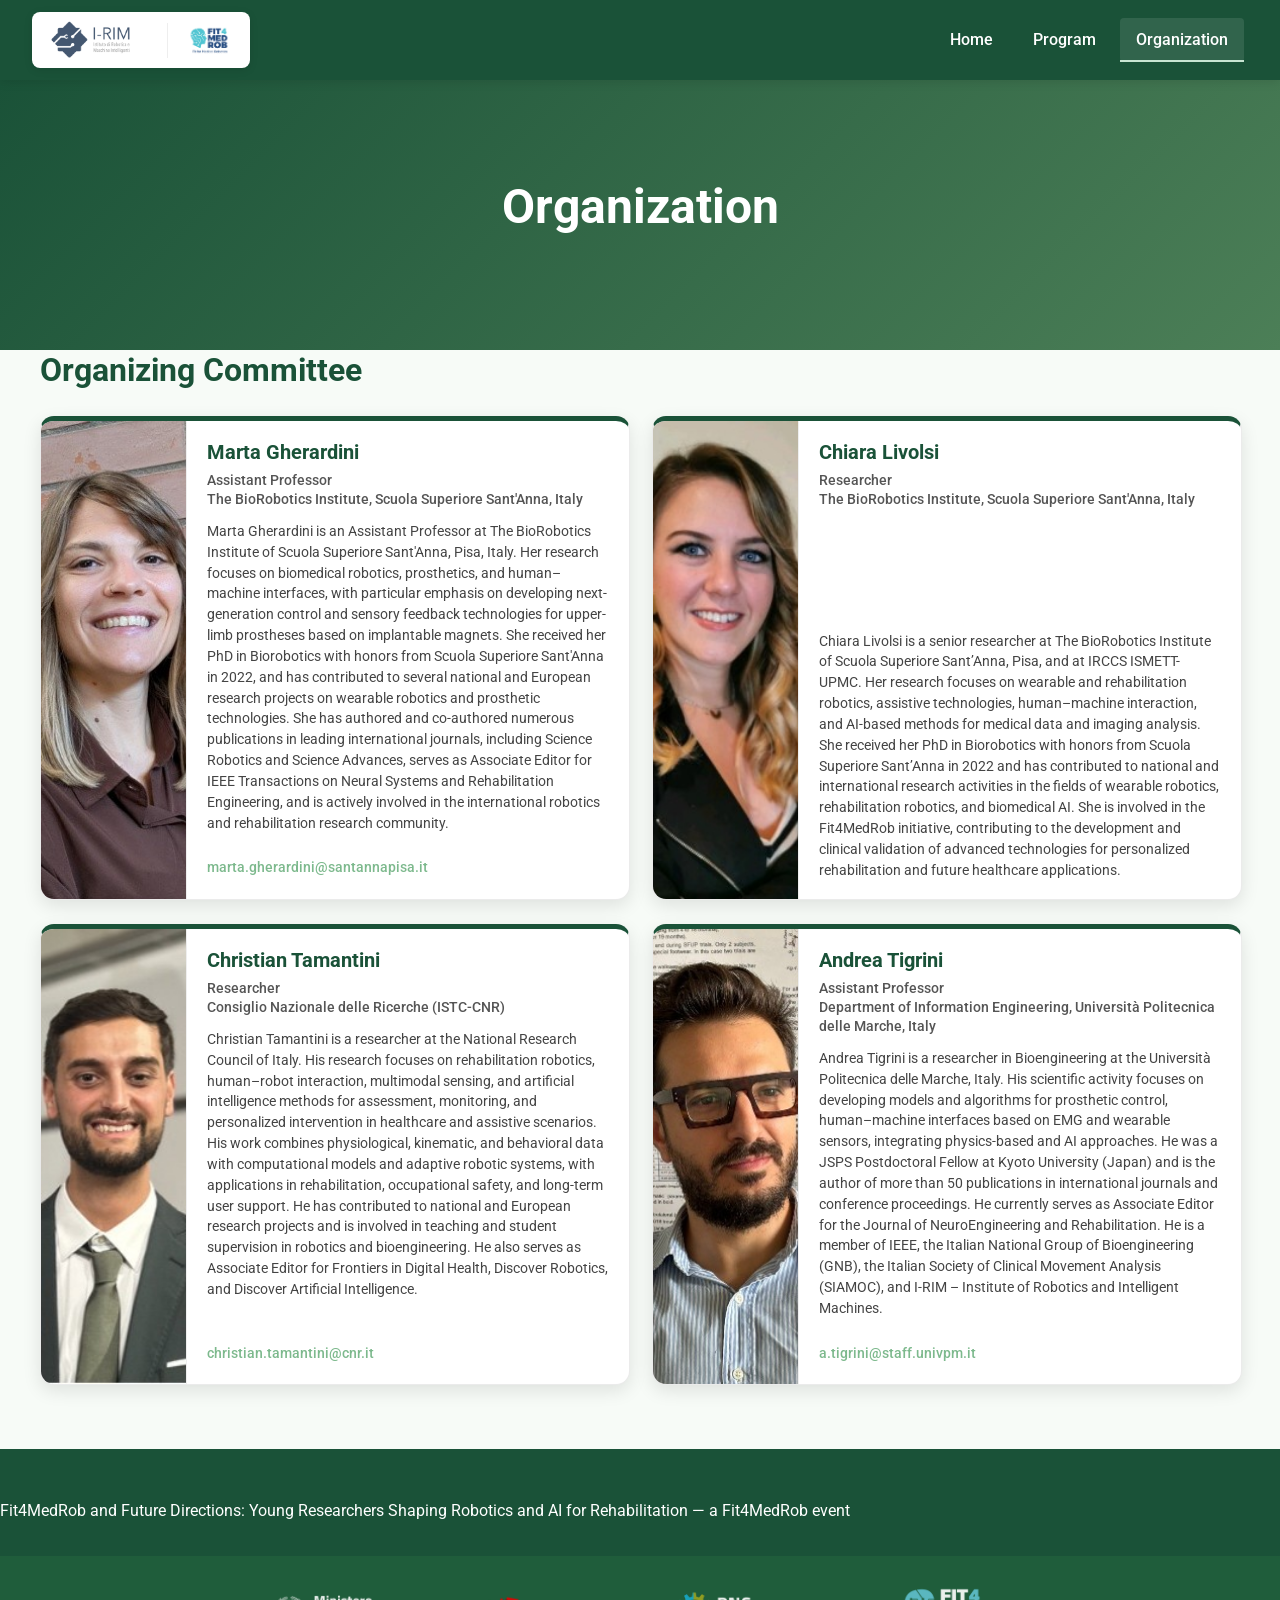
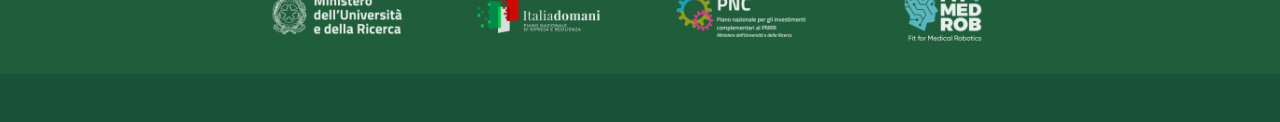
==== commit 82ad0361: "Update organization.html" ====
--- a/organization.html
+++ b/organization.html
@@ -258,7 +258,7 @@
             The BioRobotics Institute, Scuola Superiore Sant'Anna, Italy
           </p>
           <p class="bio">
-            Chiara Livolsi is involved in the Fit4MedRob initiative, contributing to research activities focused on advanced technologies for rehabilitation, assistive devices, and human–machine interaction. Her work supports the development of innovative solutions for personalized rehabilitation and future clinical applications.
+            Chiara Livolsi is a senior researcher at The BioRobotics Institute of Scuola Superiore Sant’Anna, Pisa, and at IRCCS ISMETT-UPMC. Her research focuses on wearable and rehabilitation robotics, assistive technologies, human–machine interaction, and AI-based methods for medical data and imaging analysis. She received her PhD in Biorobotics with honors from Scuola Superiore Sant’Anna in 2022 and has contributed to national and international research activities in the fields of wearable robotics, rehabilitation robotics, and biomedical AI. She is involved in the Fit4MedRob initiative, contributing to the development and clinical validation of advanced technologies for personalized rehabilitation and future healthcare applications.
           </p>
         </div>
       </div>
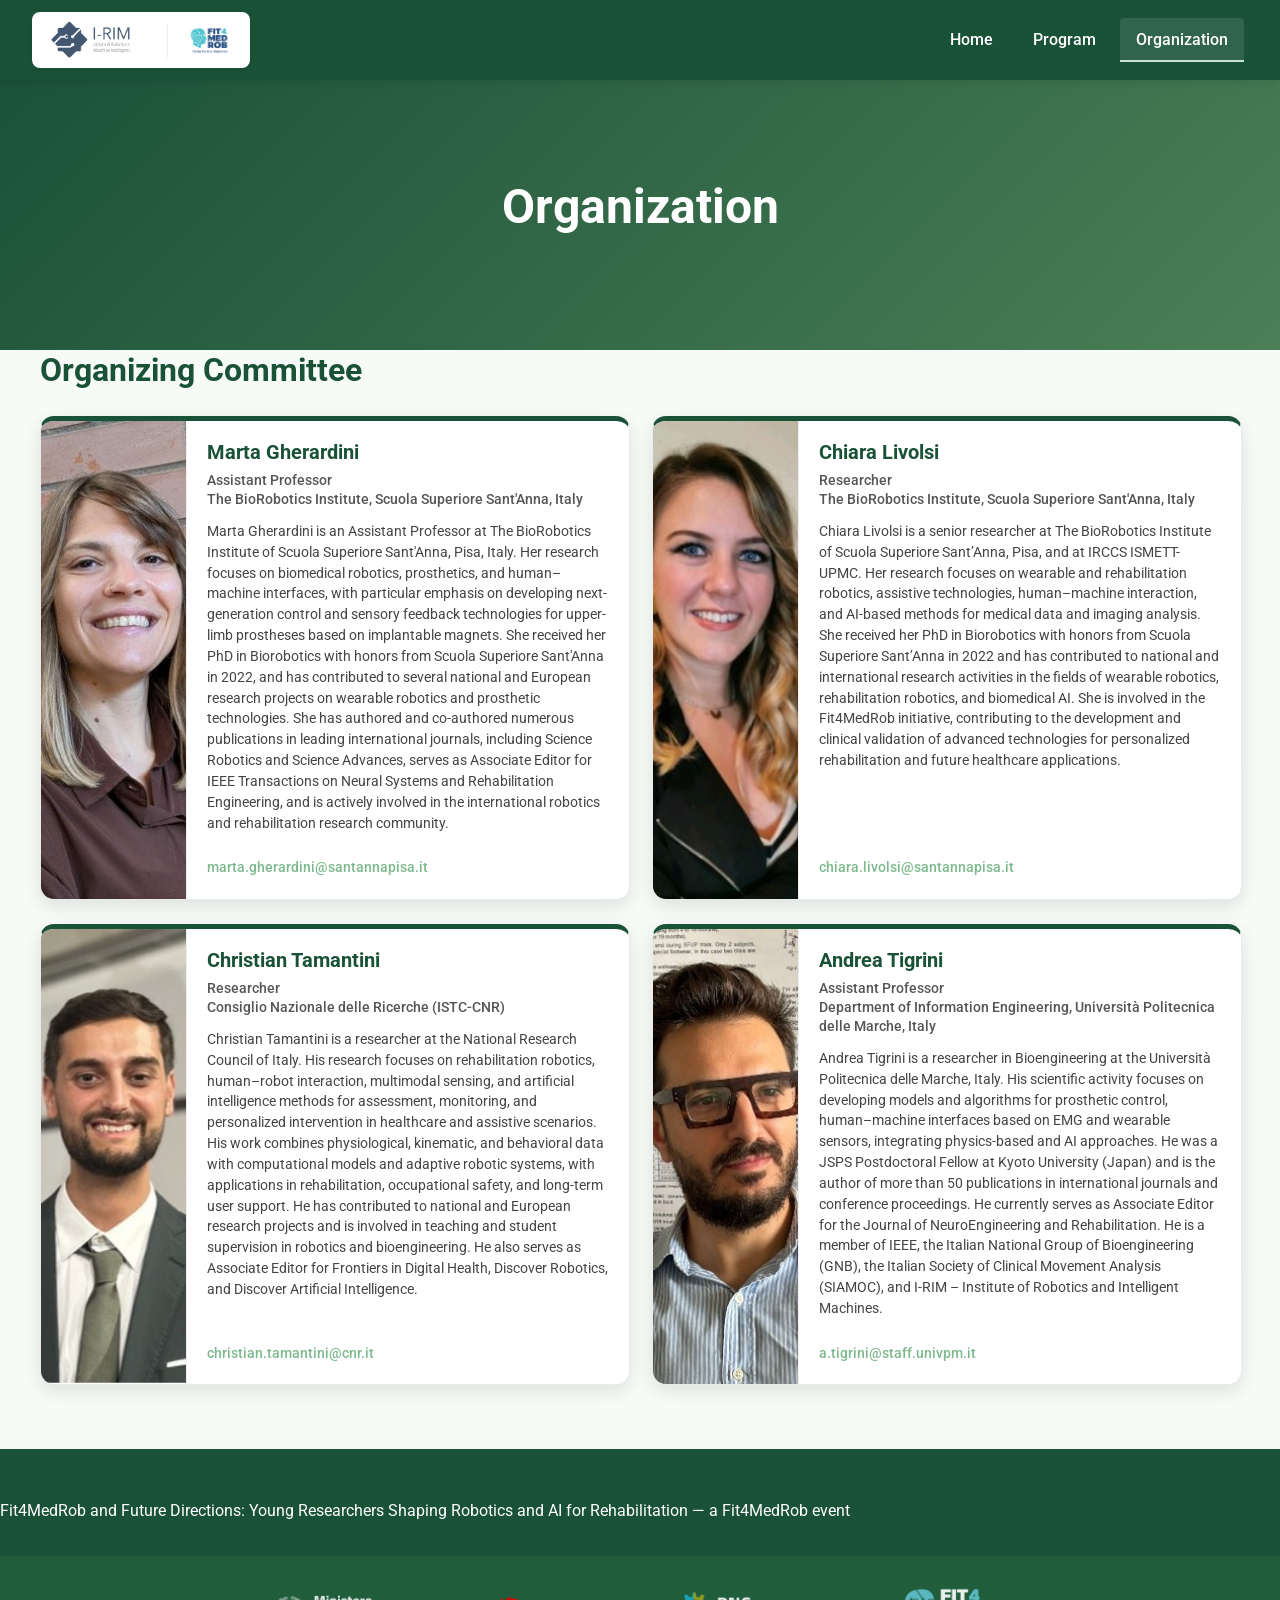
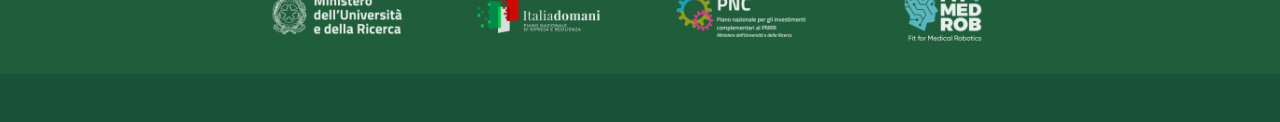
==== commit e8d0c593: "Update organization.html" ====
--- a/organization.html
+++ b/organization.html
@@ -259,6 +259,9 @@
           </p>
           <p class="bio">
             Chiara Livolsi is a senior researcher at The BioRobotics Institute of Scuola Superiore Sant’Anna, Pisa, and at IRCCS ISMETT-UPMC. Her research focuses on wearable and rehabilitation robotics, assistive technologies, human–machine interaction, and AI-based methods for medical data and imaging analysis. She received her PhD in Biorobotics with honors from Scuola Superiore Sant’Anna in 2022 and has contributed to national and international research activities in the fields of wearable robotics, rehabilitation robotics, and biomedical AI. She is involved in the Fit4MedRob initiative, contributing to the development and clinical validation of advanced technologies for personalized rehabilitation and future healthcare applications.
+          </p>
+          <p>
+            <a href="mailto:chiara.livolsi@santannapisa.it">chiara.livolsi@santannapisa.it</a>
           </p>
         </div>
       </div>
